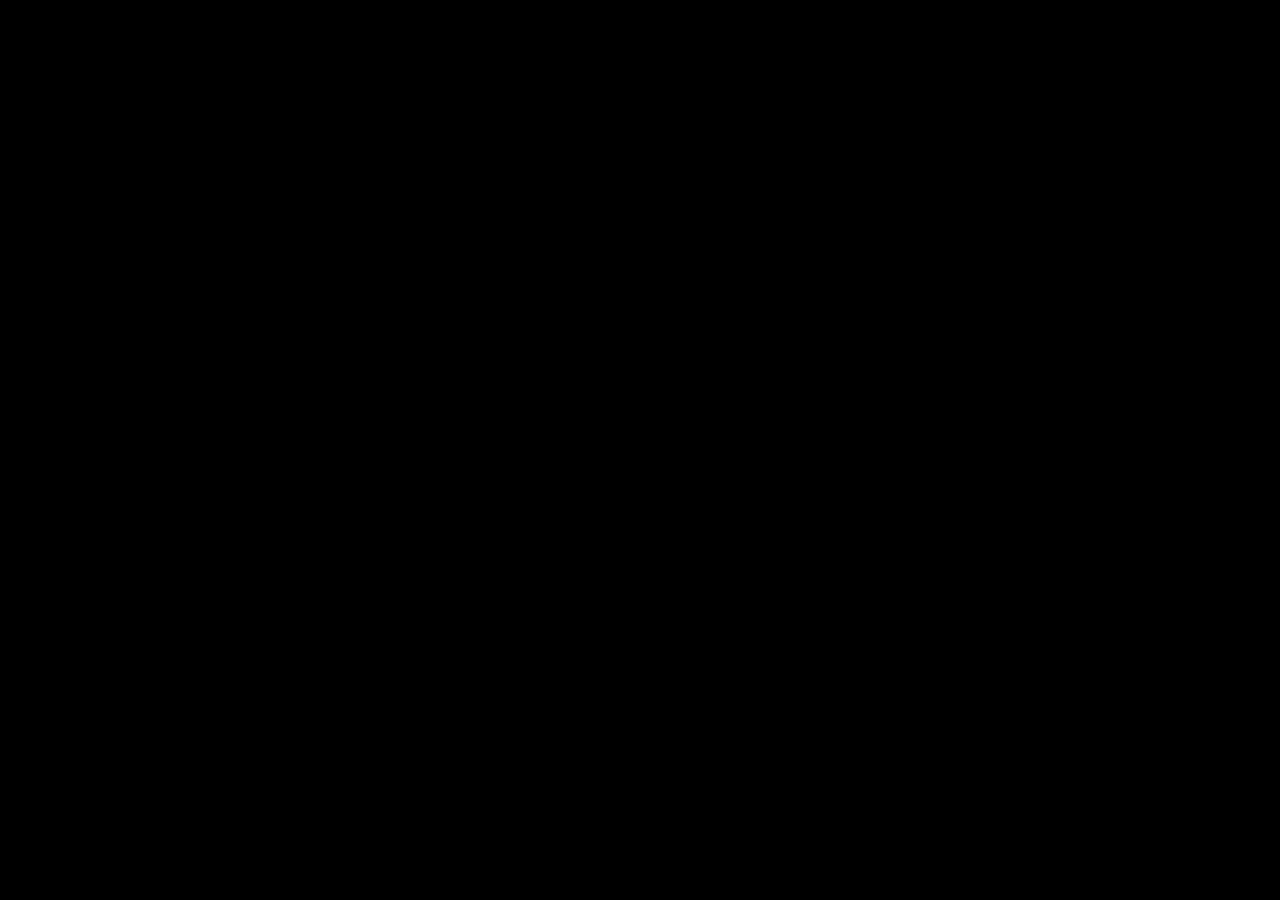
==== index.html @ 18225789 "Extending to 3 page displays" ====
<!DOCTYPE html>
<html lang="en">
<head>
  <meta charset="UTF-8">
  <meta name="viewport" content="width=device-width, initial-scale=1.0">
  <title>Homepage</title>
  <style>
    * { box-sizing: border-box; margin: 0; padding: 0; }
    body {
      background: #000000;
      height: 100vh;
      transition: background 0.3s ease;
    }
    body.state-glow {
      background: #d3d3d3;
    }
  </style>
</head>
<body>
  <script>
    const CHANNEL = "jelling-snake-hackathon-2026";
    const LOCATION_PAGES = {
      "1": "location1.html?location=1",
      "2": "location2.html?location=2",
      "3": "location3.html?location=3"
    };

    const params = new URLSearchParams(window.location.search);
    const requestedLoc = params.get("location") || params.get("loc");

    if (requestedLoc && LOCATION_PAGES[requestedLoc]) {
      window.location.replace(LOCATION_PAGES[requestedLoc]);
    }

    function setGlowState(isNear) {
      document.body.classList.toggle("state-glow", Boolean(isNear));
    }

    function resetToSleep() {
      document.body.classList.remove("state-glow");
    }

    function goToLocation(id) {
      if (LOCATION_PAGES[id]) {
        window.location.href = LOCATION_PAGES[id];
      }
    }

    const eventSource = new EventSource(`https://ntfy.sh/${CHANNEL}/sse`);
    eventSource.onmessage = (event) => {
      try {
        const data = JSON.parse(event.data);
        const command = (data.message || "").trim();

        if (command === "GLOW_ON") setGlowState(true);
        else if (command === "GLOW_OFF") setGlowState(false);
        else if (command === "UNLOCK_1") window.location.href = `${LOCATION_PAGES["1"]}&remote=1`;
        else if (command === "UNLOCK_2") window.location.href = `${LOCATION_PAGES["2"]}&remote=1`;
        else if (command === "UNLOCK_3") window.location.href = `${LOCATION_PAGES["3"]}&remote=1`;
      } catch (e) {}
    };

    window.setGlowState = setGlowState;
    window.resetToSleep = resetToSleep;
    window.goToLocation = goToLocation;
  </script>
</body>
</html>
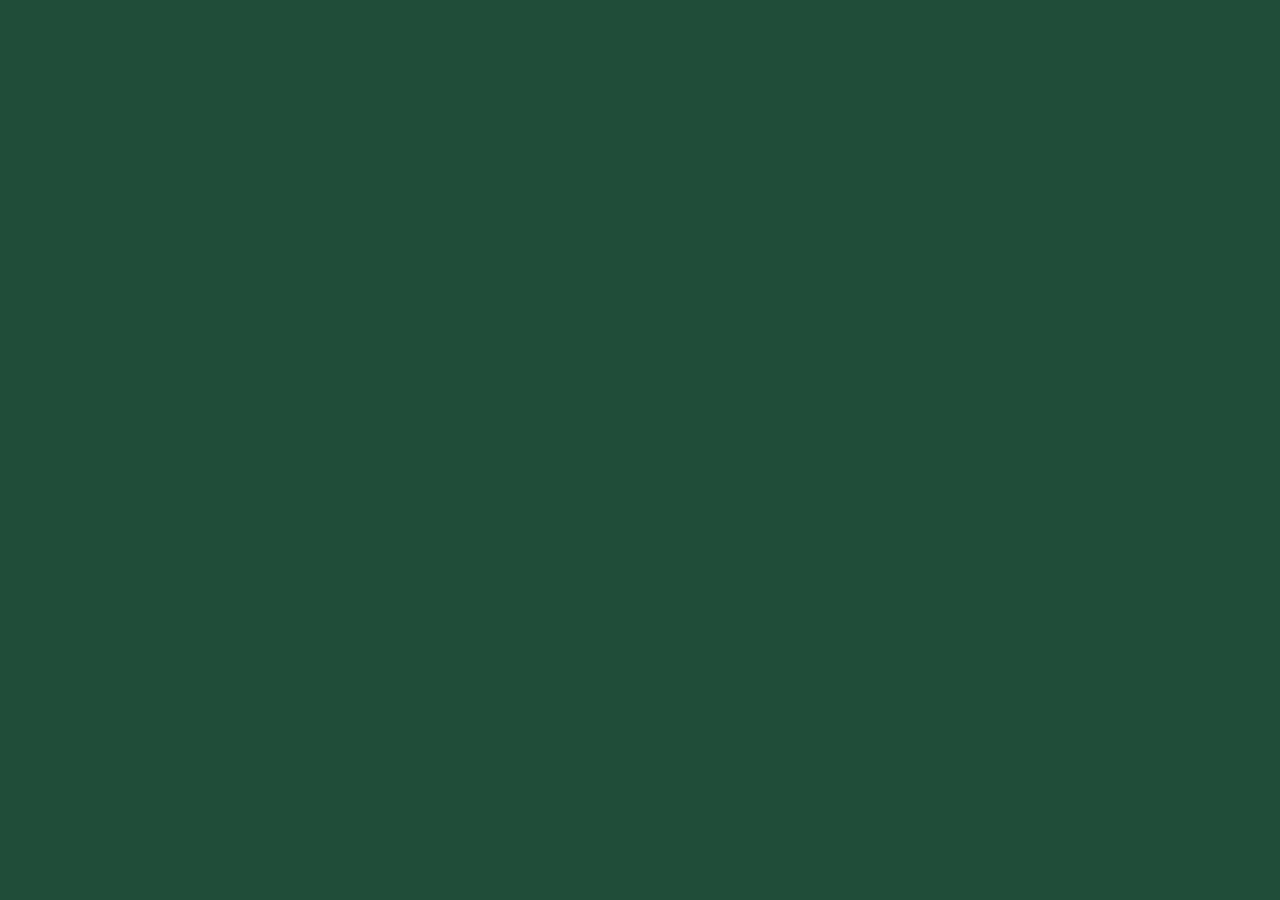
==== commit aa80abaa: "Re-organized files, changed bacground colr, click event on the screen, added snake animation (to be " ====
--- a/index.html
+++ b/index.html
@@ -4,65 +4,13 @@
   <meta charset="UTF-8">
   <meta name="viewport" content="width=device-width, initial-scale=1.0">
   <title>Homepage</title>
-  <style>
-    * { box-sizing: border-box; margin: 0; padding: 0; }
-    body {
-      background: #000000;
-      height: 100vh;
-      transition: background 0.3s ease;
-    }
-    body.state-glow {
-      background: #d3d3d3;
-    }
-  </style>
+  <link rel="stylesheet" href="css/index.css">
+  <link rel="stylesheet" href="css/snake-animation.css">
 </head>
 <body>
-  <script>
-    const CHANNEL = "jelling-snake-hackathon-2026";
-    const LOCATION_PAGES = {
-      "1": "location1.html?location=1",
-      "2": "location2.html?location=2",
-      "3": "location3.html?location=3"
-    };
+  <p id="tap-text">Example Text</p>
 
-    const params = new URLSearchParams(window.location.search);
-    const requestedLoc = params.get("location") || params.get("loc");
-
-    if (requestedLoc && LOCATION_PAGES[requestedLoc]) {
-      window.location.replace(LOCATION_PAGES[requestedLoc]);
-    }
-
-    function setGlowState(isNear) {
-      document.body.classList.toggle("state-glow", Boolean(isNear));
-    }
-
-    function resetToSleep() {
-      document.body.classList.remove("state-glow");
-    }
-
-    function goToLocation(id) {
-      if (LOCATION_PAGES[id]) {
-        window.location.href = LOCATION_PAGES[id];
-      }
-    }
-
-    const eventSource = new EventSource(`https://ntfy.sh/${CHANNEL}/sse`);
-    eventSource.onmessage = (event) => {
-      try {
-        const data = JSON.parse(event.data);
-        const command = (data.message || "").trim();
-
-        if (command === "GLOW_ON") setGlowState(true);
-        else if (command === "GLOW_OFF") setGlowState(false);
-        else if (command === "UNLOCK_1") window.location.href = `${LOCATION_PAGES["1"]}&remote=1`;
-        else if (command === "UNLOCK_2") window.location.href = `${LOCATION_PAGES["2"]}&remote=1`;
-        else if (command === "UNLOCK_3") window.location.href = `${LOCATION_PAGES["3"]}&remote=1`;
-      } catch (e) {}
-    };
-
-    window.setGlowState = setGlowState;
-    window.resetToSleep = resetToSleep;
-    window.goToLocation = goToLocation;
-  </script>
+  <script src="js/snake-animation.js"></script>
+  <script src="js/index.js"></script>
 </body>
 </html>
--- a/css/index.css
+++ b/css/index.css
@@ -0,0 +1,29 @@
+* { box-sizing: border-box; margin: 0; padding: 0; }
+
+body {
+  background: #1f4d3a;
+  height: 100vh;
+  cursor: pointer;
+  user-select: none;
+  display: flex;
+  align-items: center;
+  justify-content: center;
+  transition: background 0.3s ease;
+}
+
+body.state-glow {
+  background: #3f7a5f;
+}
+
+/* Text that appears when the screen is tapped */
+#tap-text {
+  font-family: system-ui, -apple-system, sans-serif;
+  font-size: 1.5rem;
+  color: #ffffff;
+  opacity: 0;
+  transition: opacity 0.3s ease;
+}
+
+#tap-text.visible {
+  opacity: 1;
+}
--- a/css/snake-animation.css
+++ b/css/snake-animation.css
@@ -0,0 +1,18 @@
+.screen-snake {
+  position: fixed;
+  z-index: 20;
+  top: 0;
+  left: 0;
+  width: clamp(130px, 22vw, 260px);
+  max-width: 45vw;
+  max-height: 32vh;
+  object-fit: contain;
+  pointer-events: none;
+  opacity: 0; /* hidden until its animation starts */
+  mix-blend-mode: screen; /* hides the black square behind the snake */
+  will-change: transform, opacity;
+}
+
+.screen-snake[hidden] {
+  display: none;
+}
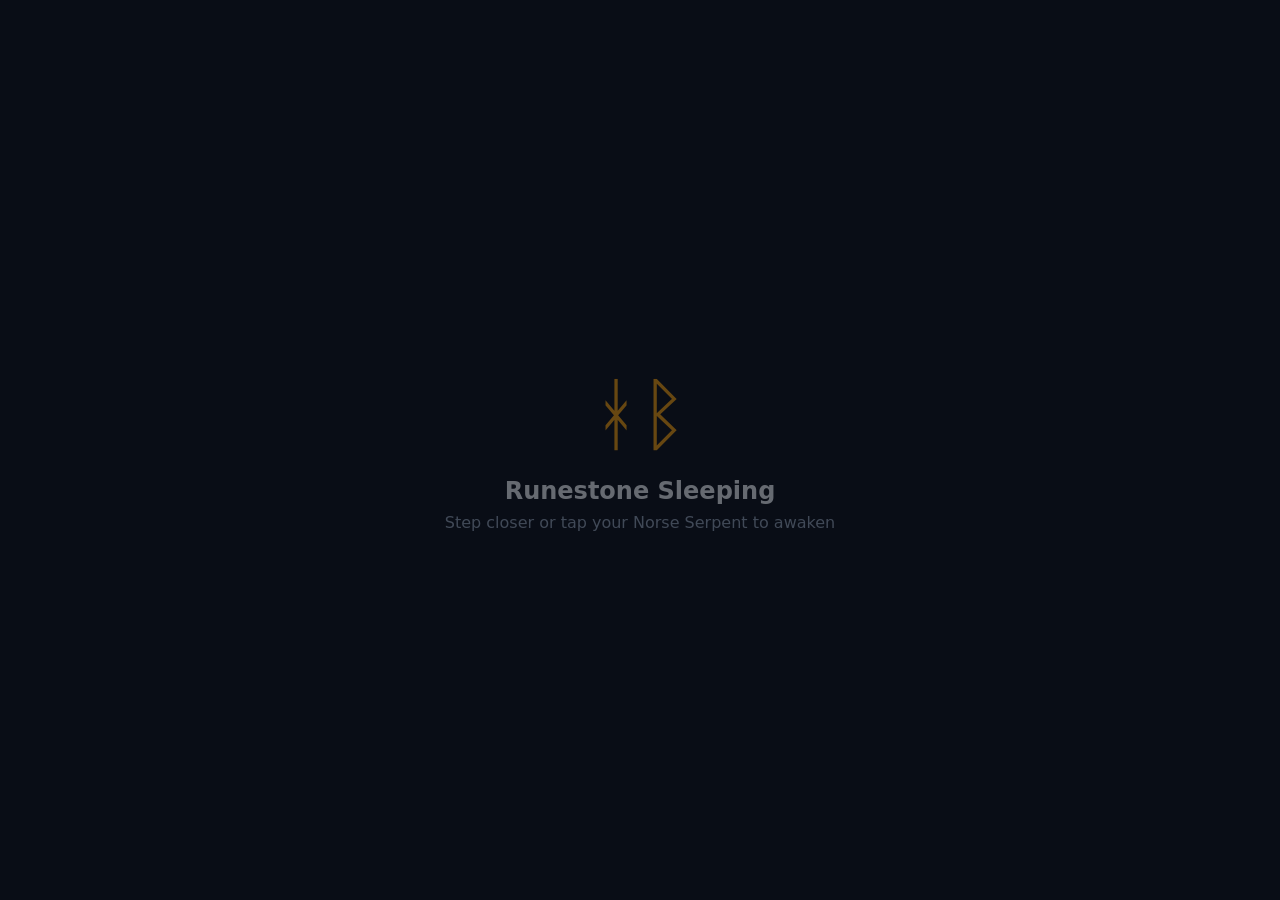
==== commit bd8904cb: "Extending to 3 page displays" ====
--- a/index.html
+++ b/index.html
@@ -3,14 +3,116 @@
 <head>
   <meta charset="UTF-8">
   <meta name="viewport" content="width=device-width, initial-scale=1.0">
-  <title>Homepage</title>
-  <link rel="stylesheet" href="css/index.css">
-  <link rel="stylesheet" href="css/snake-animation.css">
+  <title>Snake-Techathon | Jelling Guide</title>
+  <style>
+    * { box-sizing: border-box; margin: 0; padding: 0; }
+    body {
+      background: #090d16; color: #f1f5f9;
+      font-family: system-ui, -apple-system, sans-serif;
+      height: 100vh; display: flex; flex-direction: column;
+      align-items: center; justify-content: center;
+      text-align: center; padding: 20px; overflow: hidden;
+      transition: background 0.5s ease, box-shadow 0.5s ease;
+    }
+
+    body.state-sleep #stone-view { display: flex; opacity: 0.4; }
+
+    body.state-glow {
+      background: #131c31;
+      box-shadow: inset 0 0 80px #f59e0b;
+    }
+    body.state-glow #stone-view {
+      display: flex; opacity: 1;
+      animation: pulseGlow 1s infinite alternate;
+    }
+    @keyframes pulseGlow {
+      from { transform: scale(0.96); filter: drop-shadow(0 0 10px #f59e0b); }
+      to { transform: scale(1.05); filter: drop-shadow(0 0 35px #f59e0b); }
+    }
+
+    #stone-view {
+      flex-direction: column; align-items: center; cursor: pointer;
+    }
+    .rune-symbol { font-size: 5rem; color: #f59e0b; margin-bottom: 16px; }
+  </style>
 </head>
-<body>
-  <p id="tap-text">Example Text</p>
+<body class="state-sleep">
 
-  <script src="js/snake-animation.js"></script>
-  <script src="js/index.js"></script>
+  <div id="stone-view" onclick="activatePanel()">
+    <div class="rune-symbol">ᚼᛒ</div>
+    <h2 id="stone-status">Runestone Sleeping</h2>
+    <p id="stone-sub" style="margin-top:8px; color:#94a3b8;">
+      Step closer or tap your Norse Serpent to awaken
+    </p>
+  </div>
+
+  <script>
+    const params = new URLSearchParams(window.location.search);
+    const urlPair = params.get("pair") || params.get("id");
+    if (urlPair) {
+      localStorage.setItem("snake_pair_id", urlPair);
+    }
+    const pairId = urlPair || localStorage.getItem("snake_pair_id") || "1";
+    const CHANNEL = `jelling-snake-hackathon-2026-${pairId}`;
+
+    const LOCATION_PAGES = {
+      "1": `location1.html?location=1&pair=${encodeURIComponent(pairId)}`,
+      "2": `location2.html?location=2&pair=${encodeURIComponent(pairId)}`,
+      "3": `location3.html?location=3&pair=${encodeURIComponent(pairId)}`
+    };
+
+    const requestedLoc = params.get("location") || params.get("loc");
+    const locId = requestedLoc || "1";
+
+    if (requestedLoc && LOCATION_PAGES[requestedLoc]) {
+      window.location.replace(LOCATION_PAGES[requestedLoc]);
+    }
+
+    function activatePanel() {
+      window.location.href = LOCATION_PAGES[locId] || LOCATION_PAGES["1"];
+    }
+
+    function resetToSleep() {
+      document.body.className = "state-sleep";
+      document.getElementById("stone-status").textContent = "Runestone Sleeping";
+    }
+
+    window.setGlowState = function(isNear) {
+      if (isNear) {
+        document.body.className = "state-glow";
+        document.getElementById("stone-status").textContent = "The Runestone Awakens!";
+      } else {
+        resetToSleep();
+      }
+    };
+
+    const eventSource = new EventSource(`https://ntfy.sh/${CHANNEL}/sse`);
+    eventSource.onmessage = (event) => {
+      try {
+        const data = JSON.parse(event.data);
+        const command = (data.message || "").trim();
+
+        if (command === "GLOW_ON") {
+          window.setGlowState(true);
+        } else if (command === "GLOW_OFF") {
+          window.setGlowState(false);
+        } else if (command === "UNLOCK_1") {
+          window.location.href = `${LOCATION_PAGES["1"]}&remote=1`;
+        } else if (command === "UNLOCK_2") {
+          window.location.href = `${LOCATION_PAGES["2"]}&remote=1`;
+        } else if (command === "UNLOCK_3") {
+          window.location.href = `${LOCATION_PAGES["3"]}&remote=1`;
+        }
+      } catch (e) {}
+    };
+
+    window.addEventListener("keydown", (e) => {
+      if (e.key.toLowerCase() === "g") window.setGlowState(true);
+      if (e.key === " ") activatePanel();
+      if (["1", "2", "3"].includes(e.key)) {
+        window.location.href = LOCATION_PAGES[e.key];
+      }
+    });
+  </script>
 </body>
 </html>
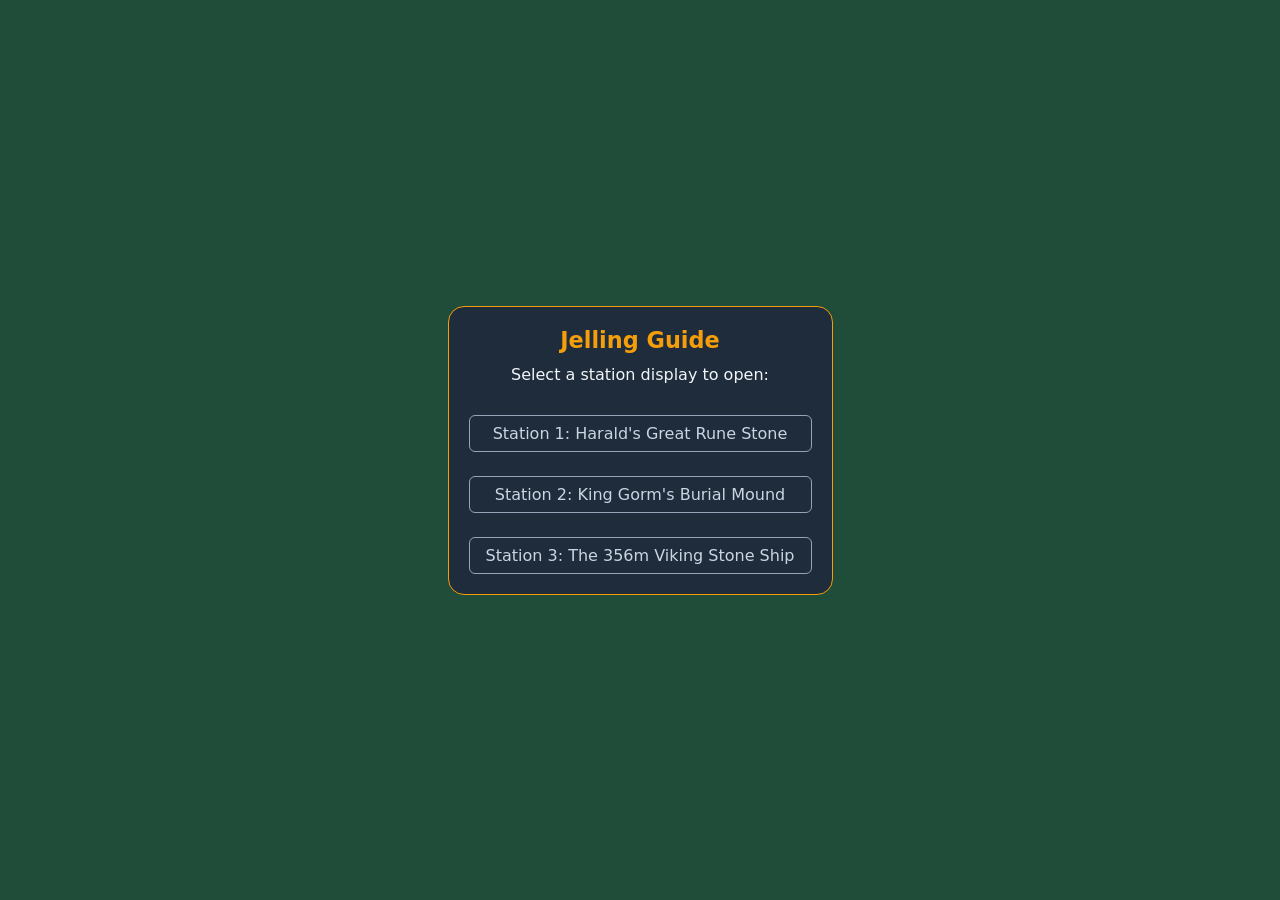
==== commit c9b01d6a: "Add index.html station selector to prevent 403/404 on root URL" ====
--- a/index.html
+++ b/index.html
@@ -3,116 +3,18 @@
 <head>
   <meta charset="UTF-8">
   <meta name="viewport" content="width=device-width, initial-scale=1.0">
-  <title>Snake-Techathon | Jelling Guide</title>
-  <style>
-    * { box-sizing: border-box; margin: 0; padding: 0; }
-    body {
-      background: #090d16; color: #f1f5f9;
-      font-family: system-ui, -apple-system, sans-serif;
-      height: 100vh; display: flex; flex-direction: column;
-      align-items: center; justify-content: center;
-      text-align: center; padding: 20px; overflow: hidden;
-      transition: background 0.5s ease, box-shadow 0.5s ease;
-    }
-
-    body.state-sleep #stone-view { display: flex; opacity: 0.4; }
-
-    body.state-glow {
-      background: #131c31;
-      box-shadow: inset 0 0 80px #f59e0b;
-    }
-    body.state-glow #stone-view {
-      display: flex; opacity: 1;
-      animation: pulseGlow 1s infinite alternate;
-    }
-    @keyframes pulseGlow {
-      from { transform: scale(0.96); filter: drop-shadow(0 0 10px #f59e0b); }
-      to { transform: scale(1.05); filter: drop-shadow(0 0 35px #f59e0b); }
-    }
-
-    #stone-view {
-      flex-direction: column; align-items: center; cursor: pointer;
-    }
-    .rune-symbol { font-size: 5rem; color: #f59e0b; margin-bottom: 16px; }
-  </style>
+  <title>Jelling Guide — Select Station</title>
+  <link rel="stylesheet" href="css/location.css">
 </head>
-<body class="state-sleep">
-
-  <div id="stone-view" onclick="activatePanel()">
-    <div class="rune-symbol">ᚼᛒ</div>
-    <h2 id="stone-status">Runestone Sleeping</h2>
-    <p id="stone-sub" style="margin-top:8px; color:#94a3b8;">
-      Step closer or tap your Norse Serpent to awaken
-    </p>
+<body class="state-active">
+  <div class="panel-card">
+    <h1 class="panel-title">Jelling Guide</h1>
+    <p class="panel-story">Select a station display to open:</p>
+    <div style="display: flex; flex-direction: column; gap: 10px; margin-top: 12px;">
+      <a class="reset-btn" style="text-decoration: none;" href="location.html?pair=1">Station 1: Harald's Great Rune Stone</a>
+      <a class="reset-btn" style="text-decoration: none;" href="location.html?pair=2">Station 2: King Gorm's Burial Mound</a>
+      <a class="reset-btn" style="text-decoration: none;" href="location.html?pair=3">Station 3: The 356m Viking Stone Ship</a>
+    </div>
   </div>
-
-  <script>
-    const params = new URLSearchParams(window.location.search);
-    const urlPair = params.get("pair") || params.get("id");
-    if (urlPair) {
-      localStorage.setItem("snake_pair_id", urlPair);
-    }
-    const pairId = urlPair || localStorage.getItem("snake_pair_id") || "1";
-    const CHANNEL = `jelling-snake-hackathon-2026-${pairId}`;
-
-    const LOCATION_PAGES = {
-      "1": `location1.html?location=1&pair=${encodeURIComponent(pairId)}`,
-      "2": `location2.html?location=2&pair=${encodeURIComponent(pairId)}`,
-      "3": `location3.html?location=3&pair=${encodeURIComponent(pairId)}`
-    };
-
-    const requestedLoc = params.get("location") || params.get("loc");
-    const locId = requestedLoc || "1";
-
-    if (requestedLoc && LOCATION_PAGES[requestedLoc]) {
-      window.location.replace(LOCATION_PAGES[requestedLoc]);
-    }
-
-    function activatePanel() {
-      window.location.href = LOCATION_PAGES[locId] || LOCATION_PAGES["1"];
-    }
-
-    function resetToSleep() {
-      document.body.className = "state-sleep";
-      document.getElementById("stone-status").textContent = "Runestone Sleeping";
-    }
-
-    window.setGlowState = function(isNear) {
-      if (isNear) {
-        document.body.className = "state-glow";
-        document.getElementById("stone-status").textContent = "The Runestone Awakens!";
-      } else {
-        resetToSleep();
-      }
-    };
-
-    const eventSource = new EventSource(`https://ntfy.sh/${CHANNEL}/sse`);
-    eventSource.onmessage = (event) => {
-      try {
-        const data = JSON.parse(event.data);
-        const command = (data.message || "").trim();
-
-        if (command === "GLOW_ON") {
-          window.setGlowState(true);
-        } else if (command === "GLOW_OFF") {
-          window.setGlowState(false);
-        } else if (command === "UNLOCK_1") {
-          window.location.href = `${LOCATION_PAGES["1"]}&remote=1`;
-        } else if (command === "UNLOCK_2") {
-          window.location.href = `${LOCATION_PAGES["2"]}&remote=1`;
-        } else if (command === "UNLOCK_3") {
-          window.location.href = `${LOCATION_PAGES["3"]}&remote=1`;
-        }
-      } catch (e) {}
-    };
-
-    window.addEventListener("keydown", (e) => {
-      if (e.key.toLowerCase() === "g") window.setGlowState(true);
-      if (e.key === " ") activatePanel();
-      if (["1", "2", "3"].includes(e.key)) {
-        window.location.href = LOCATION_PAGES[e.key];
-      }
-    });
-  </script>
 </body>
 </html>
--- a/css/location.css
+++ b/css/location.css
@@ -0,0 +1,73 @@
+* { box-sizing: border-box; margin: 0; padding: 0; }
+body {
+  background: #1f4d3a; color: #f1f5f9;
+  font-family: system-ui, -apple-system, sans-serif;
+  height: 100vh; display: flex; flex-direction: column;
+  align-items: center; justify-content: center;
+  text-align: center; padding: 20px; overflow: hidden;
+  user-select: none;
+  transition: background 0.5s ease, box-shadow 0.5s ease;
+}
+
+body.state-sleep #panel-view { display: none; }
+body.state-sleep #stone-view { display: flex; opacity: 0.4; }
+
+body.state-glow {
+  background: #3f7a5f;
+  box-shadow: inset 0 0 80px #f59e0b;
+}
+body.state-glow #panel-view { display: none; }
+body.state-glow #stone-view {
+  display: flex; opacity: 1;
+  animation: pulseGlow 1s infinite alternate;
+}
+@keyframes pulseGlow {
+  from { transform: scale(0.96); filter: drop-shadow(0 0 10px #f59e0b); }
+  to { transform: scale(1.05); filter: drop-shadow(0 0 35px #f59e0b); }
+}
+
+body.state-active #stone-view { display: none; }
+body.state-active #panel-view {
+  display: flex; flex-direction: column; align-items: center;
+  animation: fadeIn 0.5s ease forwards;
+}
+@keyframes fadeIn {
+  from { opacity: 0; transform: translateY(15px); }
+  to { opacity: 1; transform: translateY(0); }
+}
+
+#stone-view {
+  flex-direction: column; align-items: center; cursor: pointer;
+}
+#stone-sub {
+  margin-top: 8px;
+  color: #94a3b8;
+}
+.rune-symbol { font-size: 5rem; color: #f59e0b; margin-bottom: 16px; }
+
+.snake-container {
+  width: 220px; height: 220px; border-radius: 50%;
+  border: 3px solid #f59e0b; overflow: hidden;
+  margin-bottom: 20px; display: flex;
+  align-items: center; justify-content: center;
+  background: #000; box-shadow: 0 0 30px rgba(245, 158, 11, 0.4);
+}
+.serpent-icon {
+  font-size: 4rem;
+}
+
+.panel-card {
+  max-width: 420px; background: rgba(30, 41, 59, 0.9);
+  border: 1px solid #f59e0b; border-radius: 16px; padding: 20px;
+}
+.panel-title { color: #f59e0b; font-size: 1.4rem; margin-bottom: 10px; }
+.panel-story { font-size: 1rem; line-height: 1.5; margin-bottom: 14px; }
+.direction-box {
+  background: rgba(245, 158, 11, 0.15); border-left: 4px solid #f59e0b;
+  padding: 10px; font-size: 0.95rem; text-align: left; border-radius: 6px;
+}
+.reset-btn {
+  margin-top: 14px; padding: 8px 16px; background: transparent;
+  border: 1px solid #94a3b8; color: #cbd5e1; border-radius: 6px;
+  cursor: pointer;
+}
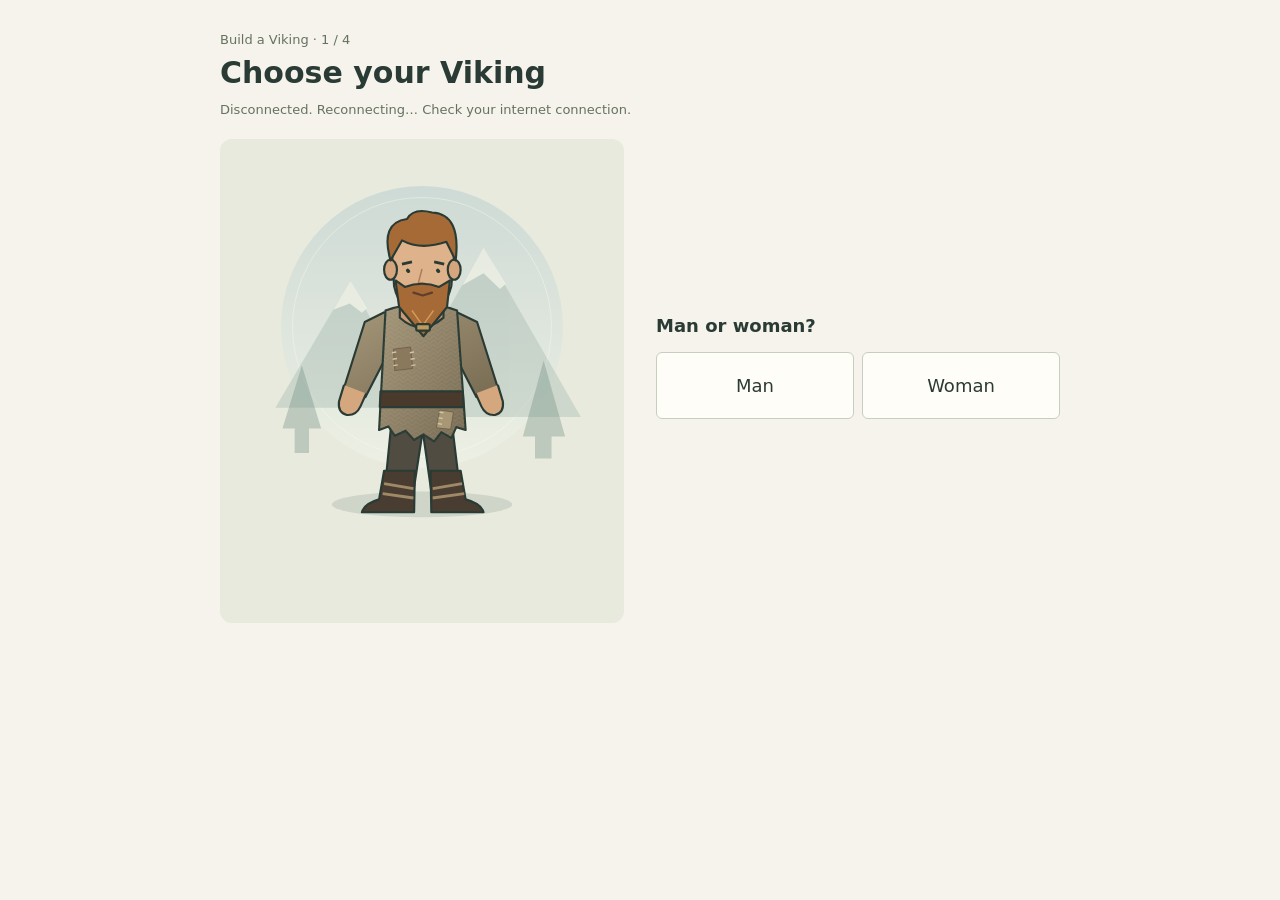
==== commit d72c9025: "osiejfoisjfsfsdspofjsoifjwoiefjwoie" ====
--- a/index.html
+++ b/index.html
@@ -1,20 +1,30 @@
-<!DOCTYPE html>
+<!doctype html>
 <html lang="en">
 <head>
-  <meta charset="UTF-8">
-  <meta name="viewport" content="width=device-width, initial-scale=1.0">
-  <title>Jelling Guide — Select Station</title>
-  <link rel="stylesheet" href="css/location.css">
+  <meta charset="utf-8">
+  <meta name="viewport" content="width=device-width, initial-scale=1">
+  <title>Choose your Viking | Build a Viking</title>
+  <link rel="stylesheet" href="style.css">
+  <script src="character.js" defer></script>
+  <script src="app.js" defer></script>
+  <script src="channel.js" defer></script>
+  <script src="display.js" defer></script>
 </head>
-<body class="state-active">
-  <div class="panel-card">
-    <h1 class="panel-title">Jelling Guide</h1>
-    <p class="panel-story">Select a station display to open:</p>
-    <div style="display: flex; flex-direction: column; gap: 10px; margin-top: 12px;">
-      <a class="reset-btn" style="text-decoration: none;" href="location.html?pair=1">Station 1: Harald's Great Rune Stone</a>
-      <a class="reset-btn" style="text-decoration: none;" href="location.html?pair=2">Station 2: King Gorm's Burial Mound</a>
-      <a class="reset-btn" style="text-decoration: none;" href="location.html?pair=3">Station 3: The 356m Viking Stone Ship</a>
+<body data-page="start">
+  <main>
+    <p class="step">Build a Viking · 1 / 4</p>
+    <h1>Choose your Viking</h1>
+    <p id="scan-connection" role="status">Connecting to NFC scans…</p>
+    <div class="builder">
+      <section class="preview" aria-label="Your Viking">
+        <div id="character-art"></div>
+        <h2 id="preview-name"></h2>
+      </section>
+      <section class="customize" aria-label="Choose your Viking">
+        <h2>Man or woman?</h2><div class="options" id="choices"></div>
+        <nav aria-label="Build steps"></nav>
+      </section>
     </div>
-  </div>
+  </main>
 </body>
 </html>
--- a/style.css
+++ b/style.css
@@ -0,0 +1,37 @@
+* { box-sizing: border-box; }
+body { margin: 0; background: #f5f3ec; color: #293b34; font-family: system-ui, sans-serif; }
+main { max-width: 880px; margin: 0 auto; padding: 32px 20px; }
+h1 { margin: 0 0 24px; font-size: 30px; }
+.builder { display: grid; grid-template-columns: 1fr 1fr; gap: 32px; align-items: center; }
+.preview { background: #e7eadd; border-radius: 12px; padding: 12px 16px 24px; text-align: center; }
+.preview svg { display: block; width: 100%; height: auto; }
+.preview h2 { margin: 0; min-height: 40px; font-family: 'Noto Sans Runic', 'Segoe UI Historic', system-ui, sans-serif; font-size: 28px; font-weight: 400; letter-spacing: 3px; overflow-wrap: anywhere; }
+fieldset { padding: 0; margin: 0 0 28px; border: 0; min-width: 0; }
+legend, label { display: block; font-size: 17px; font-weight: 600; margin-bottom: 12px; }
+.options { display: grid; grid-template-columns: 1fr 1fr; gap: 8px; }
+button { padding: 14px 8px; background: #fffdf7; border: 1px solid #c7cec0; border-radius: 6px; font: inherit; color: inherit; cursor: pointer; }
+button:hover { background: #edf0e5; }
+button[aria-pressed='true'] { background: #344f3e; border-color: #344f3e; color: white; }
+button:focus-visible, input:focus-visible { outline: 3px solid #a67c36; outline-offset: 3px; }
+input { width: 100%; min-width: 0; padding: 13px; border: 1px solid #c7cec0; border-radius: 6px; background: #fffdf7; font: inherit; color: inherit; }
+#rune-help { font-size: 12px; color: #66725f; line-height: 1.5; }
+.sr-only { position: absolute; width: 1px; height: 1px; margin: -1px; padding: 0; overflow: hidden; clip-path: inset(50%); white-space: nowrap; }
+@media (max-width: 600px) {
+  main { padding: 20px 16px; }
+  h1 { font-size: 26px; margin-bottom: 16px; }
+  .builder { grid-template-columns: 1fr; gap: 24px; }
+  .preview svg { max-height: 350px; }
+}
+#scan-connection { font-size: 13px; color: #66725f; margin: -12px 0 22px; }
+body { transition: box-shadow .4s ease; }
+body.scan-glow { box-shadow: inset 0 0 65px #c6953e; }
+.scan-glow .preview { outline: 3px solid #c6953e; }
+@media (prefers-reduced-motion: reduce) { body { transition: none; } }
+.step { font-size: 13px; color: #66725f; margin: 0 0 8px; }
+.customize h2 { font-size: 18px; margin: 0 0 16px; }
+a.option { display: block; padding: 22px 12px; background: #fffdf7; border: 1px solid #c7cec0; border-radius: 6px; text-align: center; text-decoration: none; color: inherit; font-size: 18px; }
+a.option:hover { background: #e2e9d9; border-color: #344f3e; }
+a:focus-visible { outline: 3px solid #a67c36; outline-offset: 3px; }
+nav { display: flex; justify-content: space-between; gap: 20px; margin-top: 28px; }
+nav a { color: #344f3e; text-underline-offset: 4px; }
+#result-summary { font-size: 14px; color: #66725f; margin-top: 24px; }
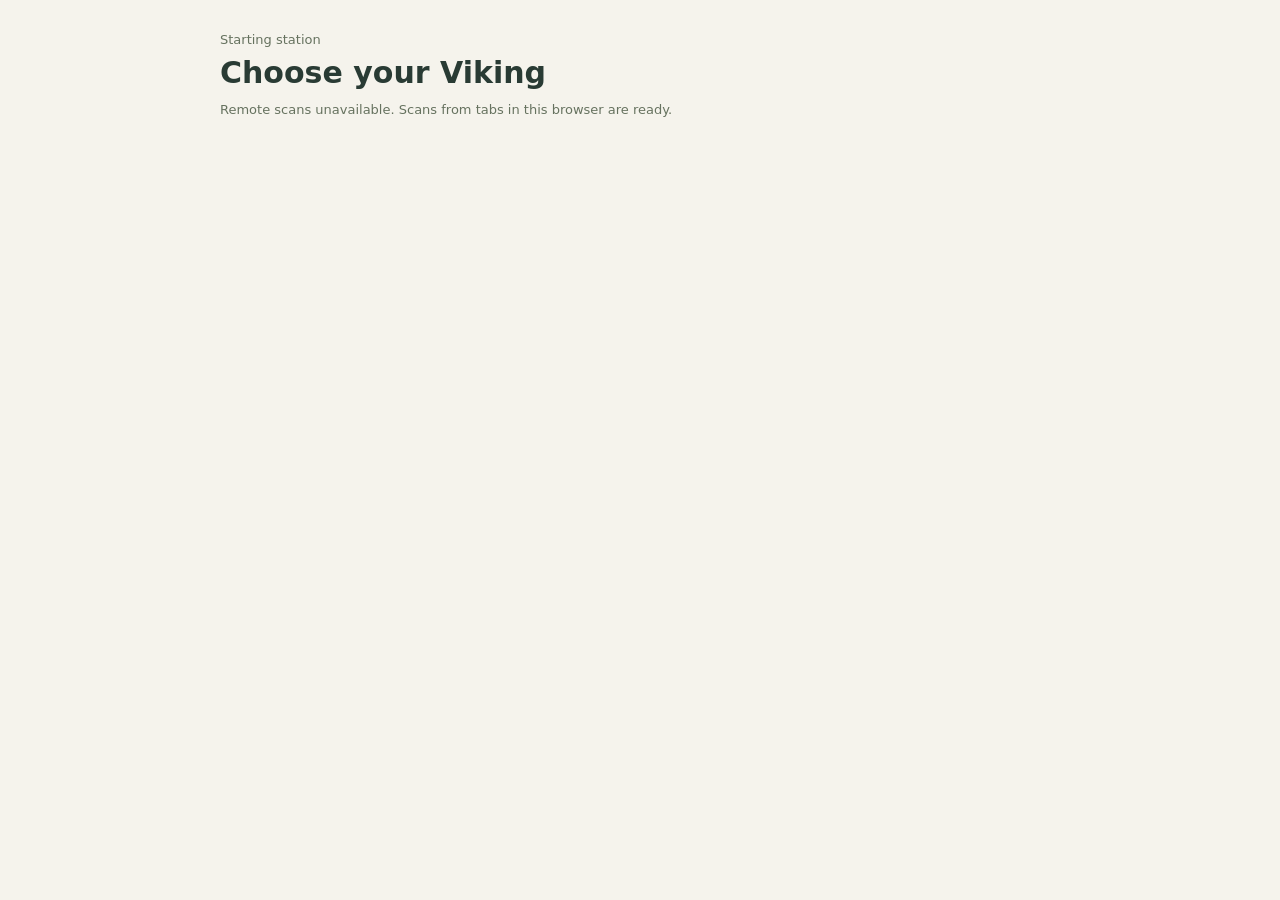
==== commit 7836d8d3: "ijodfjog4" ====
--- a/index.html
+++ b/index.html
@@ -1,30 +1,46 @@
 <!doctype html>
 <html lang="en">
+
 <head>
-  <meta charset="utf-8">
-  <meta name="viewport" content="width=device-width, initial-scale=1">
-  <title>Choose your Viking | Build a Viking</title>
-  <link rel="stylesheet" href="style.css">
-  <script src="character.js" defer></script>
-  <script src="app.js" defer></script>
-  <script src="channel.js" defer></script>
-  <script src="display.js" defer></script>
+    <meta charset="utf-8">
+    <meta name="viewport" content="width=device-width, initial-scale=1">
+    <title>Choose your Viking | Build a Viking</title>
+    <link rel="stylesheet" href="style.css">
+    <script src="character.js" defer></script>
+    <script src="storage.js?v=station-views-5" defer></script>
+    <script src="app.js?v=station-views-5" defer></script>
+    <script src="channel.js?v=station-views-5" defer></script>
+    <script src="display.js?v=station-views-5" defer></script>
 </head>
+
 <body data-page="start">
-  <main>
-    <p class="step">Build a Viking · 1 / 4</p>
-    <h1>Choose your Viking</h1>
-    <p id="scan-connection" role="status">Connecting to NFC scans…</p>
-    <div class="builder">
-      <section class="preview" aria-label="Your Viking">
-        <div id="character-art"></div>
-        <h2 id="preview-name"></h2>
-      </section>
-      <section class="customize" aria-label="Choose your Viking">
-        <h2>Man or woman?</h2><div class="options" id="choices"></div>
-        <nav aria-label="Build steps"></nav>
-      </section>
-    </div>
-  </main>
+    <main>
+        <p class="step">Starting station</p>
+        <h1>Choose your Viking</h1>
+        <p id="scan-connection" role="status">Connecting to NFC scans…</p>
+        <div class="builder" hidden>
+            <section id="viking-view" class="preview" aria-label="Your accumulated Viking" tabindex="-1" hidden>
+                <div id="character-art"></div>
+                <h2 id="preview-name"></h2>
+                <p id="preview-latin-name"></p>
+                <p id="token-label"></p>
+                <button id="pick-again" type="button">Pick again</button>
+                <button id="done" type="button">Done</button>
+            </section>
+            <section id="choice-view" tabindex="-1" class="customize" aria-label="Choose your Viking">
+                <label for="viking-name">Name your Viking</label>
+                <input id="viking-name" maxlength="32" placeholder="Name your Viking" autocomplete="off"
+                    aria-describedby="rune-help">
+                <p id="rune-help">Your name appears in runes. A simple letter conversion.</p>
+
+                <h2>Man or woman?</h2>
+                <div class="options" id="choices"></div>
+                <button id="reset-viking" type="button">Reset Viking</button>
+                <button id="show-viking" type="button">Show my Viking</button>
+                <p id="save-status" role="status"></p>
+            </section>
+        </div>
+    </main>
 </body>
-</html>
+
+</html>
--- a/style.css
+++ b/style.css
@@ -2,7 +2,7 @@
 body { margin: 0; background: #f5f3ec; color: #293b34; font-family: system-ui, sans-serif; }
 main { max-width: 880px; margin: 0 auto; padding: 32px 20px; }
 h1 { margin: 0 0 24px; font-size: 30px; }
-.builder { display: grid; grid-template-columns: 1fr 1fr; gap: 32px; align-items: center; }
+.builder { display: grid; grid-template-columns: minmax(0, 1fr); gap: 32px; align-items: center; }
 .preview { background: #e7eadd; border-radius: 12px; padding: 12px 16px 24px; text-align: center; }
 .preview svg { display: block; width: 100%; height: auto; }
 .preview h2 { margin: 0; min-height: 40px; font-family: 'Noto Sans Runic', 'Segoe UI Historic', system-ui, sans-serif; font-size: 28px; font-weight: 400; letter-spacing: 3px; overflow-wrap: anywhere; }
@@ -35,3 +35,21 @@
 nav { display: flex; justify-content: space-between; gap: 20px; margin-top: 28px; }
 nav a { color: #344f3e; text-underline-offset: 4px; }
 #result-summary { font-size: 14px; color: #66725f; margin-top: 24px; }
+[hidden] { display: none !important; }
+.option { font-size: 18px; padding: 22px 12px; }
+
+#done { margin-top: 16px; padding: 12px 40px; background: #344f3e; color: white; border-color: #344f3e; }
+#done:hover { background: #45634c; }
+
+#token-label, #save-status { font-size: 12px; color: #66725f; overflow-wrap: anywhere; }
+button:disabled { opacity: .6; cursor: wait; }
+
+#reset-viking { margin-top: 24px; padding: 12px 20px; }
+
+
+#preview-latin-name { margin: 4px 0 12px; font-size: 18px; overflow-wrap: anywhere; }
+
+.builder > section { width: 100%; max-width: 520px; margin: 0 auto; }
+.customize { padding: 24px; background: #e7eadd; border-radius: 12px; }
+#show-viking { display: block; width: 100%; margin-top: 24px; background: #344f3e; color: white; }
+#pick-again { margin: 16px 8px 0 0; padding: 12px 24px; }
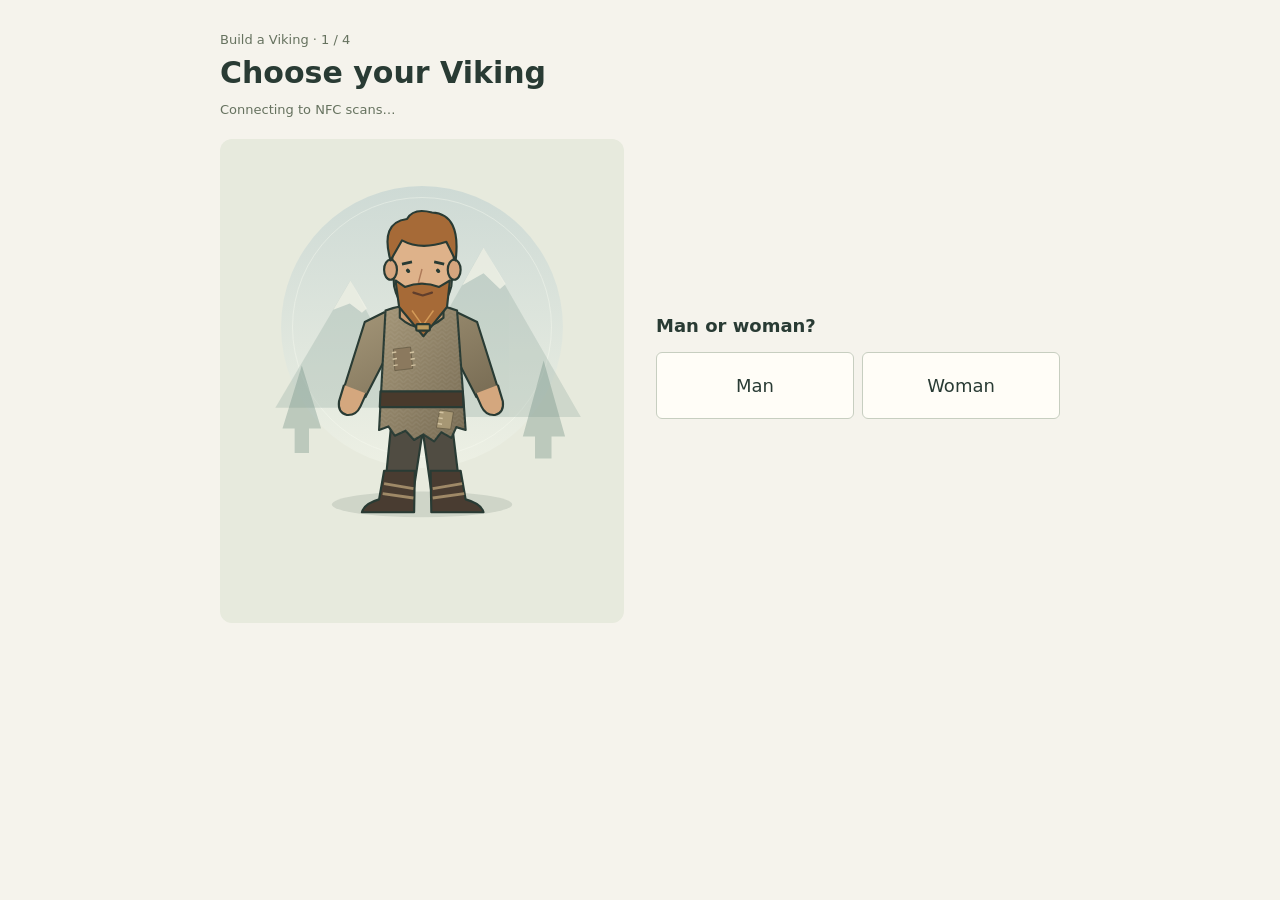
==== commit a0d55df1: "Merge branch 'build-a-viking' into main with organized css/ and js/ folder structure" ====
--- a/index.html
+++ b/index.html
@@ -1,46 +1,30 @@
 <!doctype html>
 <html lang="en">
-
 <head>
-    <meta charset="utf-8">
-    <meta name="viewport" content="width=device-width, initial-scale=1">
-    <title>Choose your Viking | Build a Viking</title>
-    <link rel="stylesheet" href="style.css">
-    <script src="character.js" defer></script>
-    <script src="storage.js?v=station-views-5" defer></script>
-    <script src="app.js?v=station-views-5" defer></script>
-    <script src="channel.js?v=station-views-5" defer></script>
-    <script src="display.js?v=station-views-5" defer></script>
+  <meta charset="utf-8">
+  <meta name="viewport" content="width=device-width, initial-scale=1">
+  <title>Choose your Viking | Build a Viking</title>
+  <link rel="stylesheet" href="css/style.css">
+  <script src="js/character.js" defer></script>
+  <script src="js/app.js" defer></script>
+  <script src="js/channel.js" defer></script>
+  <script src="js/display.js" defer></script>
 </head>
-
 <body data-page="start">
-    <main>
-        <p class="step">Starting station</p>
-        <h1>Choose your Viking</h1>
-        <p id="scan-connection" role="status">Connecting to NFC scans…</p>
-        <div class="builder" hidden>
-            <section id="viking-view" class="preview" aria-label="Your accumulated Viking" tabindex="-1" hidden>
-                <div id="character-art"></div>
-                <h2 id="preview-name"></h2>
-                <p id="preview-latin-name"></p>
-                <p id="token-label"></p>
-                <button id="pick-again" type="button">Pick again</button>
-                <button id="done" type="button">Done</button>
-            </section>
-            <section id="choice-view" tabindex="-1" class="customize" aria-label="Choose your Viking">
-                <label for="viking-name">Name your Viking</label>
-                <input id="viking-name" maxlength="32" placeholder="Name your Viking" autocomplete="off"
-                    aria-describedby="rune-help">
-                <p id="rune-help">Your name appears in runes. A simple letter conversion.</p>
-
-                <h2>Man or woman?</h2>
-                <div class="options" id="choices"></div>
-                <button id="reset-viking" type="button">Reset Viking</button>
-                <button id="show-viking" type="button">Show my Viking</button>
-                <p id="save-status" role="status"></p>
-            </section>
-        </div>
-    </main>
+  <main>
+    <p class="step">Build a Viking · 1 / 4</p>
+    <h1>Choose your Viking</h1>
+    <p id="scan-connection" role="status">Connecting to NFC scans…</p>
+    <div class="builder">
+      <section class="preview" aria-label="Your Viking">
+        <div id="character-art"></div>
+        <h2 id="preview-name"></h2>
+      </section>
+      <section class="customize" aria-label="Choose your Viking">
+        <h2>Man or woman?</h2><div class="options" id="choices"></div>
+        <nav aria-label="Build steps"></nav>
+      </section>
+    </div>
+  </main>
 </body>
-
-</html>+</html>
--- a/css/style.css
+++ b/css/style.css
@@ -0,0 +1,37 @@
+* { box-sizing: border-box; }
+body { margin: 0; background: #f5f3ec; color: #293b34; font-family: system-ui, sans-serif; }
+main { max-width: 880px; margin: 0 auto; padding: 32px 20px; }
+h1 { margin: 0 0 24px; font-size: 30px; }
+.builder { display: grid; grid-template-columns: 1fr 1fr; gap: 32px; align-items: center; }
+.preview { background: #e7eadd; border-radius: 12px; padding: 12px 16px 24px; text-align: center; }
+.preview svg { display: block; width: 100%; height: auto; }
+.preview h2 { margin: 0; min-height: 40px; font-family: 'Noto Sans Runic', 'Segoe UI Historic', system-ui, sans-serif; font-size: 28px; font-weight: 400; letter-spacing: 3px; overflow-wrap: anywhere; }
+fieldset { padding: 0; margin: 0 0 28px; border: 0; min-width: 0; }
+legend, label { display: block; font-size: 17px; font-weight: 600; margin-bottom: 12px; }
+.options { display: grid; grid-template-columns: 1fr 1fr; gap: 8px; }
+button { padding: 14px 8px; background: #fffdf7; border: 1px solid #c7cec0; border-radius: 6px; font: inherit; color: inherit; cursor: pointer; }
+button:hover { background: #edf0e5; }
+button[aria-pressed='true'] { background: #344f3e; border-color: #344f3e; color: white; }
+button:focus-visible, input:focus-visible { outline: 3px solid #a67c36; outline-offset: 3px; }
+input { width: 100%; min-width: 0; padding: 13px; border: 1px solid #c7cec0; border-radius: 6px; background: #fffdf7; font: inherit; color: inherit; }
+#rune-help { font-size: 12px; color: #66725f; line-height: 1.5; }
+.sr-only { position: absolute; width: 1px; height: 1px; margin: -1px; padding: 0; overflow: hidden; clip-path: inset(50%); white-space: nowrap; }
+@media (max-width: 600px) {
+  main { padding: 20px 16px; }
+  h1 { font-size: 26px; margin-bottom: 16px; }
+  .builder { grid-template-columns: 1fr; gap: 24px; }
+  .preview svg { max-height: 350px; }
+}
+#scan-connection { font-size: 13px; color: #66725f; margin: -12px 0 22px; }
+body { transition: box-shadow .4s ease; }
+body.scan-glow { box-shadow: inset 0 0 65px #c6953e; }
+.scan-glow .preview { outline: 3px solid #c6953e; }
+@media (prefers-reduced-motion: reduce) { body { transition: none; } }
+.step { font-size: 13px; color: #66725f; margin: 0 0 8px; }
+.customize h2 { font-size: 18px; margin: 0 0 16px; }
+a.option { display: block; padding: 22px 12px; background: #fffdf7; border: 1px solid #c7cec0; border-radius: 6px; text-align: center; text-decoration: none; color: inherit; font-size: 18px; }
+a.option:hover { background: #e2e9d9; border-color: #344f3e; }
+a:focus-visible { outline: 3px solid #a67c36; outline-offset: 3px; }
+nav { display: flex; justify-content: space-between; gap: 20px; margin-top: 28px; }
+nav a { color: #344f3e; text-underline-offset: 4px; }
+#result-summary { font-size: 14px; color: #66725f; margin-top: 24px; }
